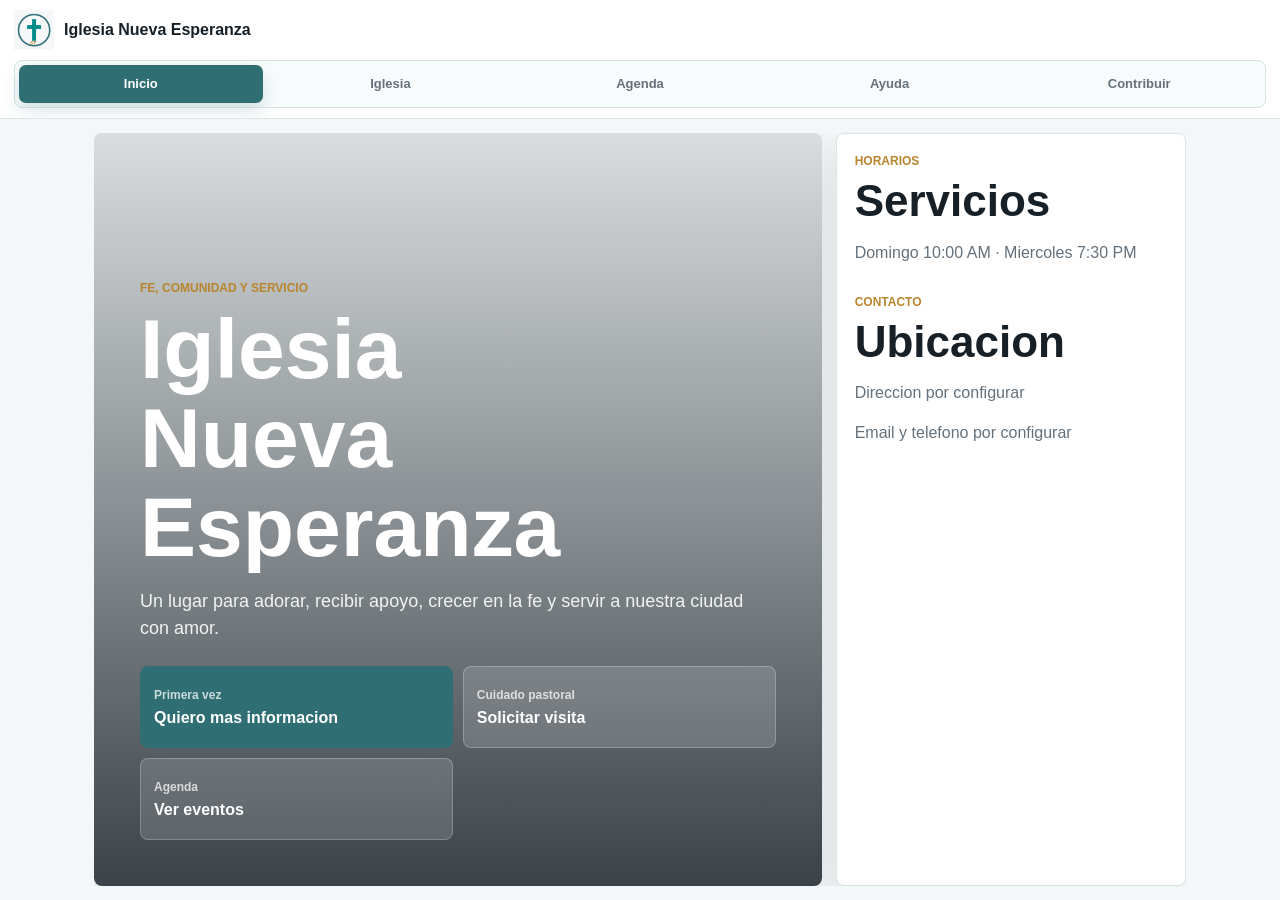
==== index.html @ fbd704cd "Initial ChurchFlow mobile app frontend" ====
<!doctype html>
<html lang="es">
<head>
  <meta charset="utf-8">
  <meta name="viewport" content="width=device-width, initial-scale=1, viewport-fit=cover">
  <title>Iglesia Nueva Esperanza</title>
  <meta name="description" content="Aplicacion publica de una iglesia local con solicitudes, eventos, ministerios, contacto y contribuciones manuales.">
  <link rel="stylesheet" href="assets/css/styles.css">
</head>
<body class="church-app">
  <header class="app-header">
    <div class="brand-row">
      <a class="app-brand" href="#" data-view-link="home" aria-label="Ir al inicio">
        <img id="churchLogo" src="assets/img/placeholder-logo.png" alt="Logo de la iglesia">
        <span id="churchName">Iglesia Nueva Esperanza</span>
      </a>
      <button type="button" class="live-button live-only" data-open-live hidden>Ahora En Vivo</button>
    </div>
    <nav class="app-tabs" aria-label="Navegacion principal">
      <button type="button" class="active" data-view-link="home">Inicio</button>
      <button type="button" data-view-link="church">Iglesia</button>
      <button type="button" data-view-link="agenda">Agenda</button>
      <button type="button" data-view-link="requests">Ayuda</button>
      <button type="button" data-view-link="giving">Contribuir</button>
    </nav>
  </header>

  <main class="app-stage">
    <section class="app-screen active" data-screen="home" aria-label="Inicio">
      <div class="screen-scroll home-layout">
        <article class="hero-panel">
          <p class="eyebrow">Fe, comunidad y servicio</p>
          <h1 id="heroTitle">Bienvenido a Iglesia Nueva Esperanza</h1>
          <p id="heroMessage">Un lugar para adorar, recibir apoyo, crecer en la fe y servir a nuestra ciudad con amor.</p>
          <div class="home-actions">
            <button type="button" class="action-card primary" data-open-request="newVisitor">
              <span>Primera vez</span>
              <strong>Quiero mas informacion</strong>
            </button>
            <button type="button" class="action-card" data-open-request="pastoralVisit">
              <span>Cuidado pastoral</span>
              <strong>Solicitar visita</strong>
            </button>
            <button type="button" class="action-card" data-view-link="agenda">
              <span>Agenda</span>
              <strong>Ver eventos</strong>
            </button>
            <button type="button" class="action-card live-only" data-open-live hidden>
              <span>Transmision</span>
              <strong>Ahora En Vivo</strong>
            </button>
          </div>
        </article>

        <section class="summary-panel">
          <div>
            <p class="eyebrow">Horarios</p>
            <h2>Servicios</h2>
            <p id="serviceTimes">Domingo 10:00 AM · Miercoles 7:30 PM</p>
          </div>
          <div>
            <p class="eyebrow">Contacto</p>
            <h2>Ubicacion</h2>
            <p id="footerAddress">Direccion por configurar</p>
            <p id="footerContact">Email y telefono por configurar</p>
          </div>
        </section>
      </div>
    </section>

    <section class="app-screen" data-screen="church" aria-label="Iglesia">
      <div class="screen-scroll two-column">
        <section class="panel">
          <p class="eyebrow">Nuestra casa</p>
          <h2>Sobre la iglesia</h2>
          <div class="info-list">
            <article>
              <h3>Mision</h3>
              <p id="missionText">Guiar a las personas a conocer a Cristo, fortalecer familias y servir con compasion.</p>
            </article>
            <article>
              <h3>Vision</h3>
              <p id="visionText">Ser una iglesia saludable, cercana y comprometida con transformar vidas por medio del evangelio.</p>
            </article>
            <article>
              <h3>Historia</h3>
              <p id="historyText">Nacimos como una comunidad de fe local con el deseo de abrir puertas, escuchar necesidades y caminar junto a cada persona.</p>
            </article>
            <article>
              <h3>Pastor principal</h3>
              <p id="pastorText">Informacion pastoral disponible proximamente.</p>
            </article>
          </div>
        </section>

        <section class="panel">
          <p class="eyebrow">Servimos juntos</p>
          <h2>Ministerios</h2>
          <div id="ministriesGrid" class="ministry-list" aria-live="polite"></div>
        </section>
      </div>
    </section>

    <section class="app-screen" data-screen="agenda" aria-label="Agenda">
      <div class="screen-scroll two-column">
        <section class="panel live-panel live-only" hidden>
          <p class="eyebrow">Transmision</p>
          <h2>Ahora En Vivo</h2>
          <p>La transmision esta disponible en el enlace oficial de la iglesia.</p>
          <button type="button" class="button primary" data-open-live>Abrir transmision</button>
        </section>
        <section class="panel wide-panel">
          <p class="eyebrow">Agenda</p>
          <h2>Eventos</h2>
          <div id="eventsGrid" class="event-feed" aria-live="polite"></div>
        </section>
      </div>
    </section>

    <section class="app-screen" data-screen="requests" aria-label="Solicitudes">
      <div class="request-app">
        <aside class="request-sidebar">
          <p class="eyebrow">Estamos para ayudar</p>
          <h2>Solicitudes</h2>
          <p>Elige el motivo y completa solo la informacion necesaria. El equipo correspondiente revisara tu solicitud y dara seguimiento.</p>
          <div class="request-options" role="tablist" aria-label="Tipos de solicitud">
            <button type="button" class="active" data-request-tab="newVisitor">Soy nuevo</button>
            <button type="button" data-request-tab="pastoralVisit">Visita</button>
            <button type="button" data-request-tab="counseling">Consejeria</button>
            <button type="button" data-request-tab="assistance">Asistencia</button>
            <button type="button" data-request-tab="prayer">Oracion</button>
            <button type="button" data-request-tab="contact">Contacto</button>
            <button type="button" data-request-tab="contribution">Contribucion</button>
          </div>
        </aside>

        <div class="request-content">
          <form class="request-card active" data-request-form="newVisitor" data-api-form data-action="submitNewVisitorRequest">
            <div class="form-head">
              <span>1 de 7</span>
              <h3>Soy nuevo / quiero mas informacion</h3>
              <p>Comparte como podemos ayudarte a conectar con la iglesia.</p>
            </div>
            <div class="form-grid">
              <label>Nombre<input name="name" required autocomplete="name"></label>
              <label>Email<input name="email" type="email" autocomplete="email"></label>
              <label>Telefono<input name="phone" autocomplete="tel"></label>
              <label>Me interesa
                <select name="interest">
                  <option>Recibir una llamada</option>
                  <option>Conocer horarios</option>
                  <option>Hablar con un pastor</option>
                  <option>Servir como voluntario</option>
                </select>
              </label>
              <label class="full">Mensaje<textarea name="message" rows="4"></textarea></label>
            </div>
            <label class="consent-box">
              <input name="communicationConsent" type="checkbox" value="accepted" required>
              <span>Autorizo a la iglesia a comunicarse conmigo para compartir informacion, responder mis preguntas y coordinar seguimiento por llamada, texto o email.</span>
            </label>
            <input type="hidden" name="communicationConsentText" value="Consentimiento para comunicaciones informativas por llamada, texto o email.">
            <button type="submit" class="button primary">Enviar informacion</button>
            <p class="form-status" role="status"></p>
          </form>

          <form class="request-card" data-request-form="pastoralVisit" data-api-form data-action="submitPastoralVisitRequest">
            <div class="form-head">
              <span>2 de 7</span>
              <h3>Solicitud de visita</h3>
              <p>Comparte direccion, disponibilidad y motivo para coordinar una visita.</p>
            </div>
            <div class="form-grid">
              <label>Nombre<input name="name" required autocomplete="name"></label>
              <label>Email<input name="email" type="email" autocomplete="email"></label>
              <label>Telefono<input name="phone" required autocomplete="tel"></label>
              <label>Direccion<input name="address" required autocomplete="street-address"></label>
              <label>Disponibilidad<input name="availability"></label>
              <label class="full">Motivo<textarea name="message" rows="4" required></textarea></label>
            </div>
            <label class="consent-box">
              <input name="communicationConsent" type="checkbox" value="accepted" required>
              <span>Autorizo a la iglesia a comunicarse conmigo para coordinar esta visita por llamada, texto o email. Entiendo que la visita sera confirmada antes de cualquier desplazamiento.</span>
            </label>
            <input type="hidden" name="communicationConsentText" value="Consentimiento para comunicaciones sobre visita pastoral por llamada, texto o email.">
            <button type="submit" class="button primary">Solicitar visita</button>
            <p class="form-status" role="status"></p>
          </form>

          <form class="request-card" data-request-form="counseling" data-api-form data-action="submitCounselingRequest">
            <div class="form-head">
              <span>3 de 7</span>
              <h3>Solicitud de consejeria</h3>
              <p>El equipo revisara disponibilidad y te contactara para coordinar una cita.</p>
            </div>
            <div class="form-grid">
              <label>Nombre<input name="name" required autocomplete="name"></label>
              <label>Email<input name="email" type="email" autocomplete="email"></label>
              <label>Telefono<input name="phone" autocomplete="tel"></label>
              <label>Disponibilidad<input name="availability" placeholder="Dias y horas preferidas"></label>
              <label class="full">Motivo<textarea name="message" rows="4" required></textarea></label>
            </div>
            <label class="consent-box">
              <input name="communicationConsent" type="checkbox" value="accepted" required>
              <span>Autorizo a la iglesia a comunicarse conmigo para coordinar consejeria pastoral por llamada, texto o email. Entiendo que este formulario no sustituye servicios profesionales, medicos, legales o de emergencia.</span>
            </label>
            <input type="hidden" name="communicationConsentText" value="Consentimiento para comunicaciones sobre consejeria pastoral por llamada, texto o email.">
            <button type="submit" class="button primary">Solicitar consejeria</button>
            <p class="form-status" role="status"></p>
          </form>

          <form class="request-card" data-request-form="assistance" data-api-form data-action="submitAssistanceRequest">
            <div class="form-head">
              <span>4 de 7</span>
              <h3>Solicitud de asistencia</h3>
              <p>Indica la necesidad principal para que el equipo pueda revisar el caso.</p>
            </div>
            <div class="form-grid">
              <label>Nombre<input name="name" required autocomplete="name"></label>
              <label>Email<input name="email" type="email" autocomplete="email"></label>
              <label>Telefono<input name="phone" autocomplete="tel"></label>
              <label>Tipo de ayuda<input name="assistanceType" required></label>
              <label class="full">Descripcion<textarea name="message" rows="4" required></textarea></label>
            </div>
            <label class="consent-box">
              <input name="communicationConsent" type="checkbox" value="accepted" required>
              <span>Autorizo a la iglesia a contactarme para evaluar esta solicitud y coordinar seguimiento por llamada, texto o email. Entiendo que el envio no garantiza aprobacion de ayuda.</span>
            </label>
            <input type="hidden" name="communicationConsentText" value="Consentimiento para comunicaciones sobre solicitud de asistencia por llamada, texto o email.">
            <button type="submit" class="button primary">Enviar solicitud</button>
            <p class="form-status" role="status"></p>
          </form>

          <form class="request-card" data-request-form="prayer" data-api-form data-action="submitPrayerRequest">
            <div class="form-head">
              <span>5 de 7</span>
              <h3>Solicitud de oracion</h3>
              <p>Comparte tu peticion con el nivel de privacidad que prefieras.</p>
            </div>
            <div class="form-grid">
              <label>Nombre<input name="name" required autocomplete="name"></label>
              <label>Email<input name="email" type="email" autocomplete="email"></label>
              <label>Telefono<input name="phone" autocomplete="tel"></label>
              <label>Privacidad
                <select name="privacy">
                  <option value="Pastoral">Solo equipo pastoral</option>
                  <option value="Equipo de oracion">Equipo de oracion</option>
                </select>
              </label>
              <label class="full">Peticion<textarea name="message" rows="4" required></textarea></label>
            </div>
            <label class="consent-box">
              <input name="communicationConsent" type="checkbox" value="accepted" required>
              <span>Autorizo a la iglesia a comunicarse conmigo sobre esta peticion por llamada, texto o email. Entiendo que mi informacion sera tratada con discrecion pastoral y no debo usar este formulario para emergencias.</span>
            </label>
            <input type="hidden" name="communicationConsentText" value="Consentimiento para comunicaciones pastorales sobre solicitud de oracion por llamada, texto o email.">
            <button type="submit" class="button primary">Enviar peticion</button>
            <p class="form-status" role="status"></p>
          </form>

          <form class="request-card" data-request-form="contact" data-api-form data-action="submitContactRequest">
            <div class="form-head">
              <span>6 de 7</span>
              <h3>Contacto general</h3>
              <p>Envia tu mensaje y el equipo correspondiente dara seguimiento.</p>
            </div>
            <div class="form-grid">
              <label>Nombre<input name="name" required autocomplete="name"></label>
              <label>Email<input name="email" type="email" required autocomplete="email"></label>
              <label>Telefono<input name="phone" autocomplete="tel"></label>
              <label>Asunto<input name="subject" required></label>
              <label class="full">Mensaje<textarea name="message" rows="4" required></textarea></label>
            </div>
            <label class="consent-box">
              <input name="communicationConsent" type="checkbox" value="accepted" required>
              <span>Autorizo a la iglesia a comunicarse conmigo para responder este mensaje por llamada, texto o email. Entiendo que puedo solicitar no recibir comunicaciones futuras no relacionadas con esta solicitud.</span>
            </label>
            <input type="hidden" name="communicationConsentText" value="Consentimiento para comunicaciones sobre contacto general por llamada, texto o email.">
            <button type="submit" class="button primary">Enviar mensaje</button>
            <p class="form-status" role="status"></p>
          </form>

          <form class="request-card" data-request-form="contribution" data-api-form data-action="reportContribution">
            <div class="form-head">
              <span>7 de 7</span>
              <h3>Reportar contribucion enviada</h3>
              <p>Este reporte no procesa cobros. Ayuda a confirmar un aporte enviado por metodos manuales.</p>
            </div>
            <div class="form-grid">
              <label>Nombre completo<input name="name" required autocomplete="name"></label>
              <label>Email<input name="email" type="email" autocomplete="email"></label>
              <label>Telefono<input name="phone" autocomplete="tel"></label>
              <label>Tipo
                <select name="type" required>
                  <option value="diezmo">Diezmo</option>
                  <option value="ofrenda">Ofrenda</option>
                  <option value="donacion">Donacion</option>
                </select>
              </label>
              <label>Monto<input name="amount" type="number" min="0.01" step="0.01" required></label>
              <label>Metodo
                <select name="method" required>
                  <option>Cash App</option>
                  <option>Zelle</option>
                  <option>Cash</option>
                  <option>Check</option>
                  <option>Otro</option>
                </select>
              </label>
              <label>Referencia<input name="reference" placeholder="Codigo, nota o numero de check"></label>
              <label>Fecha<input name="date" type="date" required></label>
              <label class="full">Notas<textarea name="notes" rows="3"></textarea></label>
            </div>
            <label class="consent-box">
              <input name="communicationConsent" type="checkbox" value="accepted" required>
              <span>Autorizo a la iglesia a comunicarse conmigo sobre este reporte por llamada, texto o email. Entiendo que tesoreria revisara la informacion con discrecion.</span>
            </label>
            <input type="hidden" name="communicationConsentText" value="Consentimiento para comunicaciones sobre reporte de contribucion por llamada, texto o email.">
            <button type="submit" class="button primary">Enviar reporte</button>
            <p class="form-status" role="status"></p>
          </form>
        </div>
      </div>
    </section>

    <section class="app-screen" data-screen="giving" aria-label="Contribuir">
      <div class="screen-scroll giving-layout">
        <section class="panel">
          <p class="eyebrow">Generosidad</p>
          <h2>Diezmos y donaciones</h2>
          <p>Las contribuciones se reciben por metodos manuales. Revisa las instrucciones y luego reporta el aporte enviado si necesitas confirmacion.</p>
          <div class="giving-list">
            <article>
              <h3>Cash App</h3>
              <p id="cashAppInstructions">Consulta las instrucciones vigentes con el equipo de tesoreria.</p>
            </article>
            <article>
              <h3>Zelle</h3>
              <p id="zelleInstructions">Consulta las instrucciones vigentes con el equipo de tesoreria.</p>
            </article>
            <article>
              <h3>Cash</h3>
              <p id="cashInstructions">Entrega directa al equipo autorizado y solicita confirmacion.</p>
            </article>
            <article>
              <h3>Check u otro metodo</h3>
              <p id="checkInstructions">Consulta con tesoreria antes de enviar un check u otro metodo.</p>
            </article>
          </div>
          <button type="button" class="button primary" data-open-request="contribution">Reportar contribucion enviada</button>
        </section>
      </div>
    </section>
  </main>

  <script src="assets/js/api.js"></script>
  <script src="assets/js/forms.js"></script>
  <script src="assets/js/app.js"></script>
</body>
</html>
---- assets/css/styles.css ----
:root {
  --ink: #172027;
  --muted: #64717b;
  --line: #dae4e7;
  --paper: #ffffff;
  --canvas: #f4f7f7;
  --soft: #e9f2f1;
  --accent: #2f6f73;
  --accent-strong: #24565a;
  --gold: #b9852d;
  --danger: #a33535;
  --shadow: 0 18px 50px rgba(23, 32, 39, .12);
}

* { box-sizing: border-box; }
html,
body {
  width: 100%;
  height: 100%;
  overflow: hidden;
}

body {
  margin: 0;
  width: 100%;
  max-width: 100%;
  font-family: Arial, Helvetica, sans-serif;
  color: var(--ink);
  background: var(--canvas);
  line-height: 1.5;
}

button,
input,
select,
textarea {
  font: inherit;
}

button {
  cursor: pointer;
}

a {
  color: inherit;
}

img {
  max-width: 100%;
  display: block;
}

[hidden] {
  display: none !important;
}

.church-app {
  display: grid;
  grid-template-rows: auto minmax(0, 1fr);
}

.app-header {
  position: relative;
  z-index: 20;
  display: grid;
  gap: 10px;
  min-width: 0;
  overflow: hidden;
  padding: 10px max(14px, env(safe-area-inset-left)) 10px max(14px, env(safe-area-inset-right));
  background: rgba(255, 255, 255, .97);
  border-bottom: 1px solid var(--line);
  backdrop-filter: blur(16px);
}

.brand-row {
  display: flex;
  align-items: center;
  justify-content: space-between;
  gap: 12px;
}

.app-brand {
  min-width: 0;
  display: inline-flex;
  align-items: center;
  gap: 10px;
  color: var(--ink);
  text-decoration: none;
  font-weight: 900;
}

.app-brand img {
  width: 40px;
  height: 40px;
  object-fit: contain;
}

.app-brand span {
  overflow: hidden;
  text-overflow: ellipsis;
  white-space: nowrap;
}

.live-button {
  min-height: 40px;
  border: 0;
  border-radius: 999px;
  padding: 9px 14px;
  background: #b3261e;
  color: #fff;
  font-weight: 900;
  box-shadow: 0 10px 24px rgba(179, 38, 30, .22);
}

.app-tabs {
  width: 100%;
  min-width: 0;
  display: grid;
  grid-template-columns: repeat(5, minmax(0, 1fr));
  gap: 6px;
  padding: 4px;
  border: 1px solid var(--line);
  border-radius: 8px;
  background: #f8fbfb;
}

.app-tabs button {
  min-width: 0;
  min-height: 38px;
  border: 0;
  border-radius: 7px;
  padding: 7px 8px;
  background: transparent;
  color: var(--muted);
  font-size: 13px;
  font-weight: 900;
}

.app-tabs button.active {
  background: var(--accent);
  color: #fff;
  box-shadow: 0 8px 18px rgba(47, 111, 115, .18);
}

.app-stage {
  min-height: 0;
  position: relative;
  width: 100%;
  max-width: 1120px;
  margin: 0 auto;
  padding: 14px;
  overflow: hidden;
}

.app-screen {
  display: none;
  height: 100%;
  min-height: 0;
}

.app-screen.active {
  display: block;
}

.screen-scroll,
.request-app {
  height: 100%;
  min-height: 0;
  overflow: auto;
  scrollbar-width: thin;
}

.home-layout {
  display: grid;
  grid-template-columns: minmax(0, 1.35fr) minmax(280px, .65fr);
  gap: 14px;
}

.hero-panel {
  min-height: 100%;
  display: flex;
  flex-direction: column;
  justify-content: flex-end;
  overflow: hidden;
  border-radius: 8px;
  padding: clamp(24px, 5vw, 46px);
  color: #fff;
  background:
    linear-gradient(180deg, rgba(23, 32, 39, .12), rgba(23, 32, 39, .84)),
    url("https://images.unsplash.com/photo-1507692049790-de58290a4334?auto=format&fit=crop&w=1500&q=80") center/cover;
  box-shadow: var(--shadow);
}

.eyebrow {
  margin: 0 0 8px;
  color: var(--gold);
  font-size: 12px;
  font-weight: 900;
  text-transform: uppercase;
  letter-spacing: 0;
}

h1,
h2,
h3,
p {
  overflow-wrap: anywhere;
}

h1,
h2,
h3 {
  margin: 0;
  letter-spacing: 0;
  line-height: 1.06;
}

.hero-panel h1 {
  max-width: 11ch;
  font-size: clamp(44px, 8vw, 84px);
}

.hero-panel p:not(.eyebrow) {
  max-width: 620px;
  margin: 16px 0 0;
  color: rgba(255, 255, 255, .9);
  font-size: 18px;
}

.home-actions {
  display: grid;
  grid-template-columns: repeat(2, minmax(0, 1fr));
  gap: 10px;
  margin-top: 24px;
}

.action-card {
  min-height: 82px;
  display: grid;
  align-content: center;
  gap: 4px;
  border: 1px solid rgba(255, 255, 255, .24);
  border-radius: 8px;
  padding: 13px;
  background: rgba(255, 255, 255, .14);
  color: #fff;
  text-align: left;
  text-decoration: none;
  backdrop-filter: blur(10px);
}

.action-card.primary {
  background: var(--accent);
  border-color: var(--accent);
}

.action-card span {
  color: rgba(255, 255, 255, .75);
  font-size: 12px;
  font-weight: 900;
}

.action-card strong {
  line-height: 1.2;
}

.summary-panel,
.panel,
.request-sidebar,
.request-card {
  border: 1px solid var(--line);
  border-radius: 8px;
  background: var(--paper);
  box-shadow: 0 10px 28px rgba(23, 32, 39, .06);
}

.summary-panel {
  display: grid;
  align-content: start;
  gap: 12px;
  padding: 18px;
}

.summary-panel h2,
.panel h2,
.request-sidebar h2 {
  font-size: clamp(28px, 5vw, 44px);
}

.summary-panel p:not(.eyebrow),
.panel p:not(.eyebrow),
.request-sidebar p {
  color: var(--muted);
}

.two-column,
.giving-layout {
  display: grid;
  grid-template-columns: repeat(2, minmax(0, 1fr));
  gap: 14px;
}

.wide-panel {
  grid-column: span 2;
}

.panel {
  padding: 20px;
}

.info-list,
.ministry-list,
.event-feed,
.giving-list {
  display: grid;
  gap: 12px;
  margin-top: 16px;
}

.info-list article,
.card,
.event-card,
.giving-list article,
.empty-state {
  border: 1px solid var(--line);
  border-radius: 8px;
  padding: 15px;
  background: #fbfdfd;
}

.info-list h3,
.card h3,
.event-card h3,
.giving-list h3 {
  margin-bottom: 6px;
}

.info-list p,
.card p,
.event-card p,
.giving-list p {
  margin: 0;
  color: var(--muted);
}

.card img,
.event-card img {
  width: 100%;
  aspect-ratio: 16 / 9;
  object-fit: cover;
  border-radius: 6px;
  margin-bottom: 12px;
  background: var(--soft);
}

.event-meta {
  display: flex;
  flex-wrap: wrap;
  gap: 8px;
  margin: 8px 0;
  color: var(--accent-strong);
  font-size: 13px;
  font-weight: 900;
}

.button {
  min-height: 46px;
  display: inline-flex;
  align-items: center;
  justify-content: center;
  border: 1px solid var(--line);
  border-radius: 8px;
  padding: 11px 16px;
  background: var(--paper);
  color: var(--ink);
  font-weight: 900;
  text-decoration: none;
}

.button.primary {
  background: var(--accent);
  border-color: var(--accent);
  color: #fff;
}

.request-app {
  min-width: 0;
  width: 100%;
  max-width: 100%;
  overflow: hidden;
  display: grid;
  grid-template-columns: 320px minmax(0, 1fr);
  gap: 14px;
}

.request-sidebar,
.request-card {
  min-width: 0;
  width: 100%;
  max-width: 100%;
  padding: 18px;
}

.request-sidebar {
  align-self: start;
  overflow: hidden;
}

.request-options {
  width: 100%;
  min-width: 0;
  max-width: 100%;
  display: grid;
  gap: 8px;
  margin-top: 16px;
  scrollbar-width: none;
}

.request-options::-webkit-scrollbar {
  display: none;
}

.request-options button {
  min-height: 44px;
  border: 1px solid var(--line);
  border-radius: 8px;
  padding: 10px 12px;
  background: #fff;
  color: var(--muted);
  text-align: left;
  font-weight: 900;
}

.request-options button.active {
  color: #fff;
  border-color: var(--accent);
  background: var(--accent);
}

.request-content {
  min-height: 0;
  min-width: 0;
  width: 100%;
  max-width: 100%;
  overflow: auto;
}

.request-card {
  display: none;
}

.request-card.active {
  display: block;
}

.form-head {
  display: grid;
  gap: 5px;
  margin-bottom: 16px;
}

.form-head span {
  width: fit-content;
  border-radius: 999px;
  padding: 4px 10px;
  background: var(--soft);
  color: var(--accent-strong);
  font-size: 12px;
  font-weight: 900;
}

.form-head h3 {
  font-size: clamp(24px, 5vw, 36px);
}

.form-head p {
  margin: 0;
  color: var(--muted);
}

.form-grid {
  display: grid;
  grid-template-columns: repeat(2, minmax(0, 1fr));
  gap: 12px;
  margin-bottom: 14px;
}

label {
  display: grid;
  gap: 6px;
  color: var(--muted);
  font-size: 14px;
  font-weight: 900;
}

input,
select,
textarea {
  width: 100%;
  min-height: 46px;
  border: 1px solid var(--line);
  border-radius: 8px;
  padding: 11px 12px;
  background: #fff;
  color: var(--ink);
}

textarea {
  resize: vertical;
}

.full {
  grid-column: 1 / -1;
}

.consent-box {
  display: grid;
  grid-template-columns: 22px minmax(0, 1fr);
  align-items: start;
  gap: 10px;
  margin: 10px 0 14px;
  padding: 12px;
  border: 1px solid #cfdcdf;
  border-radius: 8px;
  background: #f8fbfb;
  color: var(--ink);
  font-size: 13px;
  line-height: 1.4;
}

.consent-box input {
  width: 18px;
  height: 18px;
  min-height: 18px;
  margin-top: 2px;
}

.form-status {
  min-height: 22px;
  margin: 9px 0 0;
  color: var(--muted);
  font-weight: 900;
}

.form-status.success {
  color: #1d6b43;
}

.form-status.error {
  color: var(--danger);
}

@media (max-width: 820px) {
  .app-stage {
    padding: 10px;
  }

  .home-layout,
  .two-column,
  .giving-layout,
  .request-app {
    grid-template-columns: 1fr;
  }

  .hero-panel {
    min-height: 100%;
  }

  .summary-panel {
    display: none;
  }

  .wide-panel {
    grid-column: auto;
  }

  .request-app {
    grid-template-rows: auto minmax(0, 1fr);
  }

  .request-sidebar {
    padding: 14px;
  }

  .request-sidebar p {
    display: none;
  }

  .request-options {
    grid-auto-flow: column;
    grid-auto-columns: max-content;
    overflow-x: auto;
    padding-bottom: 4px;
  }

  .request-options button {
    white-space: nowrap;
  }

  .form-grid {
    grid-template-columns: 1fr;
  }
}

@media (max-width: 560px) {
  .app-header {
    gap: 8px;
  }

  .app-tabs {
    grid-template-columns: repeat(5, minmax(0, 1fr));
  }

  .app-tabs button {
    min-width: 0;
    padding: 6px 4px;
    font-size: 11px;
  }

  .hero-panel h1 {
    max-width: 10ch;
    font-size: 44px;
  }

  .home-actions {
    grid-template-columns: 1fr;
  }

  .action-card {
    min-height: 70px;
  }
}
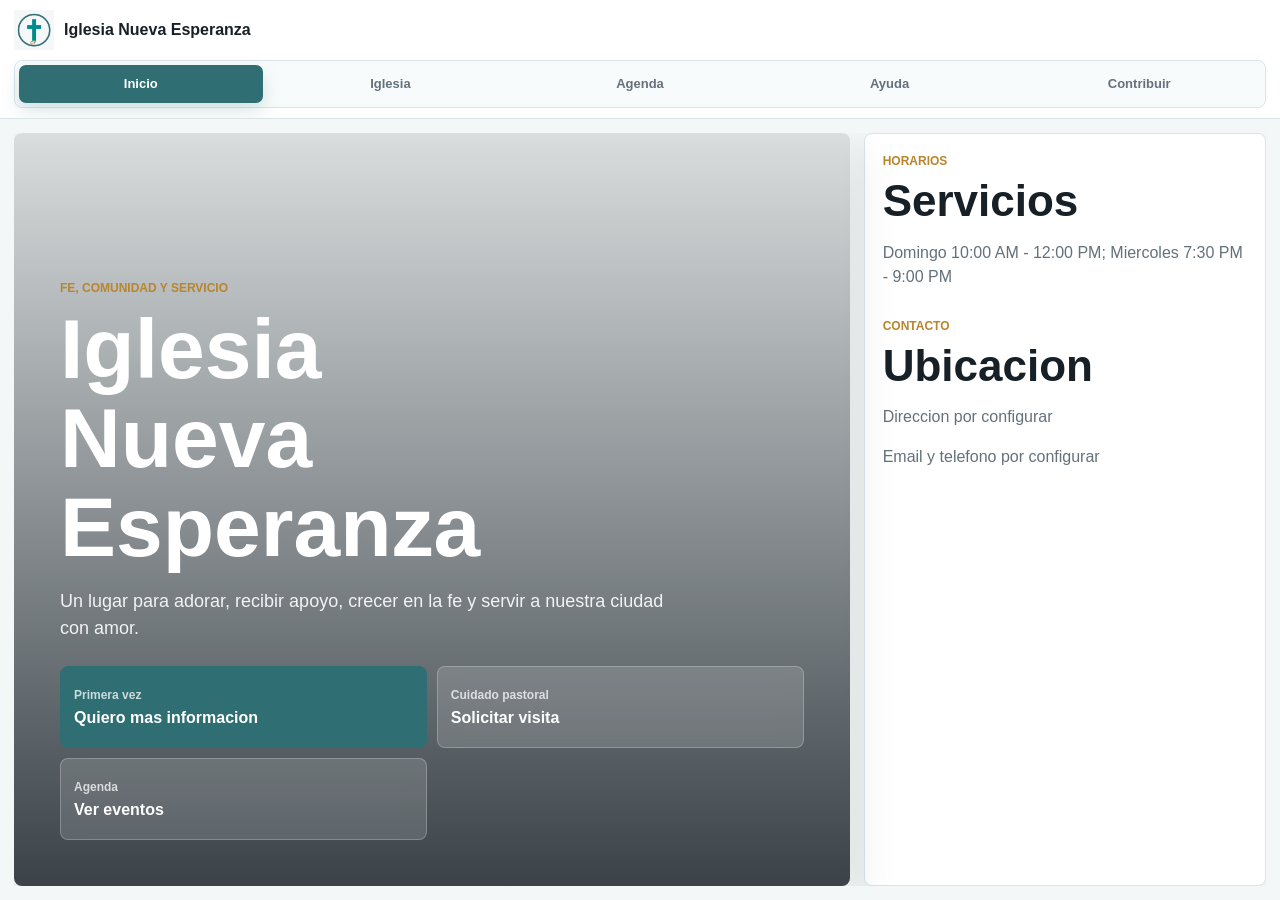
==== commit 132b4876: "Refine church app admin media workflows" ====
--- a/index.html
+++ b/index.html
@@ -326,17 +326,18 @@
     <section class="app-screen" data-screen="giving" aria-label="Contribuir">
       <div class="screen-scroll giving-layout">
         <section class="panel">
-          <p class="eyebrow">Generosidad</p>
           <h2>Diezmos y donaciones</h2>
           <p>Las contribuciones se reciben por metodos manuales. Revisa las instrucciones y luego reporta el aporte enviado si necesitas confirmacion.</p>
           <div class="giving-list">
             <article>
               <h3>Cash App</h3>
               <p id="cashAppInstructions">Consulta las instrucciones vigentes con el equipo de tesoreria.</p>
+              <img id="cashAppQrImage" class="qr-image" alt="Foto del QR de Cash App" hidden>
             </article>
             <article>
               <h3>Zelle</h3>
               <p id="zelleInstructions">Consulta las instrucciones vigentes con el equipo de tesoreria.</p>
+              <img id="zelleQrImage" class="qr-image" alt="Foto del QR de Zelle" hidden>
             </article>
             <article>
               <h3>Cash</h3>
--- a/assets/css/styles.css
+++ b/assets/css/styles.css
@@ -146,7 +146,7 @@
   min-height: 0;
   position: relative;
   width: 100%;
-  max-width: 1120px;
+  max-width: 1440px;
   margin: 0 auto;
   padding: 14px;
   overflow: hidden;
@@ -160,6 +160,12 @@
 
 .app-screen.active {
   display: block;
+  animation: screenIn .28s ease both;
+}
+
+@keyframes screenIn {
+  from { opacity: 0; transform: translateY(10px); }
+  to { opacity: 1; transform: translateY(0); }
 }
 
 .screen-scroll,
@@ -189,6 +195,12 @@
     linear-gradient(180deg, rgba(23, 32, 39, .12), rgba(23, 32, 39, .84)),
     url("https://images.unsplash.com/photo-1507692049790-de58290a4334?auto=format&fit=crop&w=1500&q=80") center/cover;
   box-shadow: var(--shadow);
+  animation: heroReveal .7s ease both;
+}
+
+@keyframes heroReveal {
+  from { opacity: 0; transform: scale(.985); }
+  to { opacity: 1; transform: scale(1); }
 }
 
 .eyebrow {
@@ -247,6 +259,7 @@
   text-align: left;
   text-decoration: none;
   backdrop-filter: blur(10px);
+  transition: transform .18s ease, background .18s ease, box-shadow .18s ease;
 }
 
 .action-card.primary {
@@ -262,6 +275,11 @@
 
 .action-card strong {
   line-height: 1.2;
+}
+
+.action-card:hover {
+  transform: translateY(-2px);
+  box-shadow: 0 16px 30px rgba(23, 32, 39, .18);
 }
 
 .summary-panel,
@@ -326,6 +344,21 @@
   border-radius: 8px;
   padding: 15px;
   background: #fbfdfd;
+  animation: cardIn .34s ease both;
+  transition: transform .18s ease, box-shadow .18s ease, border-color .18s ease;
+}
+
+@keyframes cardIn {
+  from { opacity: 0; transform: translateY(8px); }
+  to { opacity: 1; transform: translateY(0); }
+}
+
+.card:hover,
+.event-card:hover,
+.giving-list article:hover {
+  transform: translateY(-3px);
+  border-color: #bfd1d4;
+  box-shadow: 0 16px 36px rgba(23, 32, 39, .10);
 }
 
 .info-list h3,
@@ -363,6 +396,21 @@
   font-weight: 900;
 }
 
+.giving-list article {
+  display: grid;
+  gap: 10px;
+}
+
+.qr-image {
+  width: min(220px, 100%);
+  aspect-ratio: 1;
+  object-fit: contain;
+  border: 1px solid var(--line);
+  border-radius: 8px;
+  padding: 10px;
+  background: #fff;
+}
+
 .button {
   min-height: 46px;
   display: inline-flex;
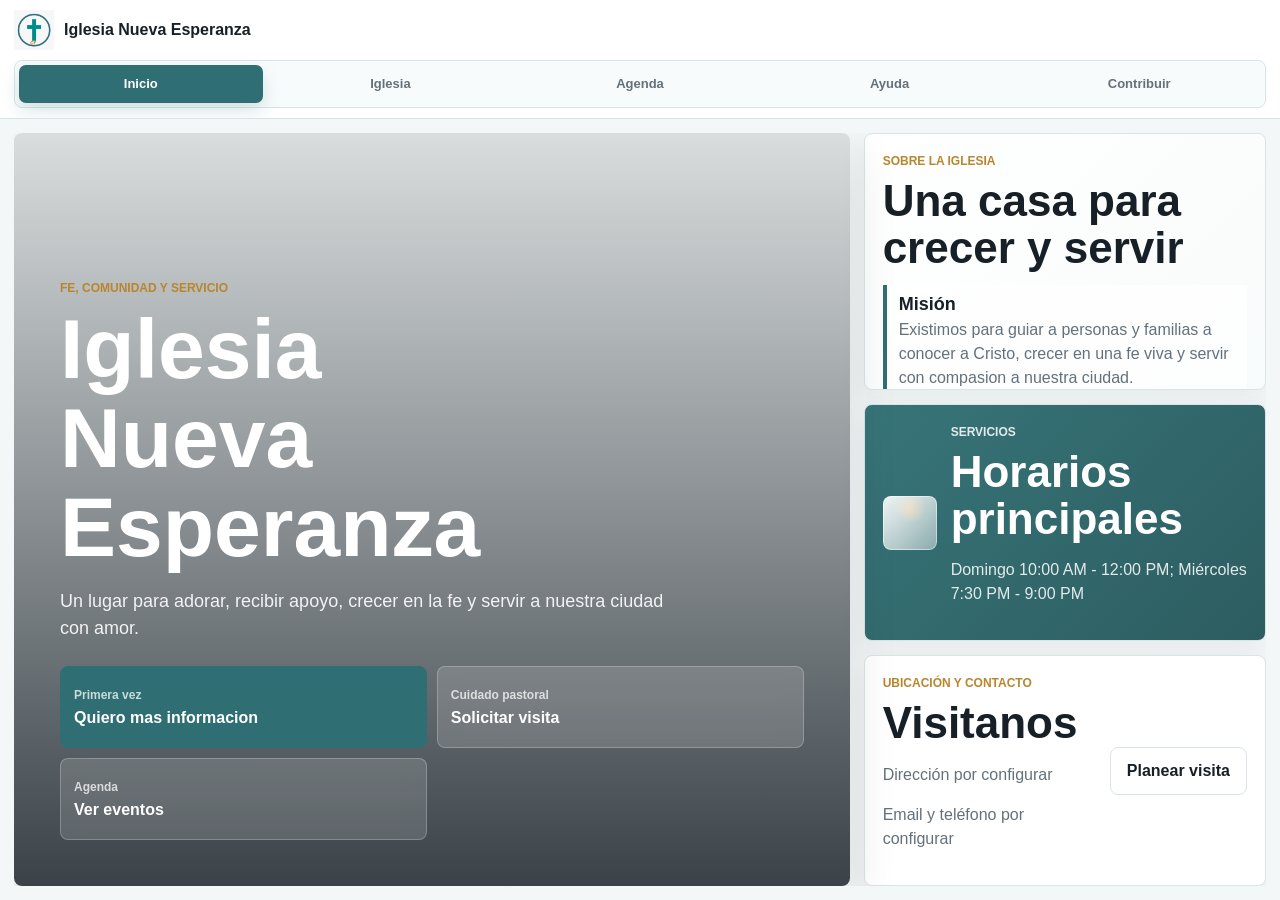
==== commit c0d668fc: "Improve church home ministries and admin members" ====
--- a/index.html
+++ b/index.html
@@ -4,7 +4,7 @@
   <meta charset="utf-8">
   <meta name="viewport" content="width=device-width, initial-scale=1, viewport-fit=cover">
   <title>Iglesia Nueva Esperanza</title>
-  <meta name="description" content="Aplicacion publica de una iglesia local con solicitudes, eventos, ministerios, contacto y contribuciones manuales.">
+  <meta name="description" content="Aplicación pública de una iglesia local con solicitudes, eventos, ministerios, contacto y contribuciones manuales.">
   <link rel="stylesheet" href="assets/css/styles.css">
 </head>
 <body class="church-app">
@@ -46,68 +46,83 @@
               <strong>Ver eventos</strong>
             </button>
             <button type="button" class="action-card live-only" data-open-live hidden>
-              <span>Transmision</span>
+              <span>Transmisión</span>
               <strong>Ahora En Vivo</strong>
             </button>
           </div>
         </article>
 
-        <section class="summary-panel">
+        <section class="home-side">
+          <article class="home-story">
+            <p class="eyebrow">Sobre la iglesia</p>
+            <h2>Una casa para crecer y servir</h2>
+            <div class="story-grid">
+              <div>
+                <h3>Misión</h3>
+                <p id="missionText">Guiar a las personas a conocer a Cristo, fortalecer familias y servir con compasion.</p>
+              </div>
+              <div>
+                <h3>Visión</h3>
+                <p id="visionText">Ser una iglesia saludable, cercana y comprometida con transformar vidas por medio del evangelio.</p>
+              </div>
+              <div>
+                <h3>Historia</h3>
+                <p id="historyText">Nacimos como una comunidad de fe local con el deseo de abrir puertas, escuchar necesidades y caminar junto a cada persona.</p>
+              </div>
+              <div>
+                <h3>Pastores</h3>
+                <p id="pastorText">Información pastoral disponible próximamente.</p>
+              </div>
+            </div>
+          </article>
+
+          <article class="service-card">
+            <span class="service-icon" aria-hidden="true"></span>
+            <div>
+              <p class="eyebrow">Servicios</p>
+              <h2>Horarios principales</h2>
+              <p id="serviceTimes">Domingo 10:00 AM - 12:00 PM; Miércoles 7:30 PM - 9:00 PM</p>
+            </div>
+          </article>
+
+          <article class="location-card">
+            <div>
+              <p class="eyebrow">Ubicación y contacto</p>
+              <h2>Visitanos</h2>
+              <p id="footerAddress">Dirección por configurar</p>
+              <p id="footerContact">Email y teléfono por configurar</p>
+            </div>
+            <button type="button" class="button" data-open-request="newVisitor">Planear visita</button>
+          </article>
+        </section>
+      </div>
+    </section>
+
+    <section class="app-screen" data-screen="church" aria-label="Iglesia">
+      <div class="screen-scroll ministries-screen">
+        <section class="ministries-hero">
           <div>
-            <p class="eyebrow">Horarios</p>
-            <h2>Servicios</h2>
-            <p id="serviceTimes">Domingo 10:00 AM · Miercoles 7:30 PM</p>
-          </div>
-          <div>
-            <p class="eyebrow">Contacto</p>
-            <h2>Ubicacion</h2>
-            <p id="footerAddress">Direccion por configurar</p>
-            <p id="footerContact">Email y telefono por configurar</p>
-          </div>
-        </section>
-      </div>
-    </section>
-
-    <section class="app-screen" data-screen="church" aria-label="Iglesia">
-      <div class="screen-scroll two-column">
-        <section class="panel">
-          <p class="eyebrow">Nuestra casa</p>
-          <h2>Sobre la iglesia</h2>
-          <div class="info-list">
-            <article>
-              <h3>Mision</h3>
-              <p id="missionText">Guiar a las personas a conocer a Cristo, fortalecer familias y servir con compasion.</p>
-            </article>
-            <article>
-              <h3>Vision</h3>
-              <p id="visionText">Ser una iglesia saludable, cercana y comprometida con transformar vidas por medio del evangelio.</p>
-            </article>
-            <article>
-              <h3>Historia</h3>
-              <p id="historyText">Nacimos como una comunidad de fe local con el deseo de abrir puertas, escuchar necesidades y caminar junto a cada persona.</p>
-            </article>
-            <article>
-              <h3>Pastor principal</h3>
-              <p id="pastorText">Informacion pastoral disponible proximamente.</p>
-            </article>
-          </div>
-        </section>
-
-        <section class="panel">
-          <p class="eyebrow">Servimos juntos</p>
-          <h2>Ministerios</h2>
-          <div id="ministriesGrid" class="ministry-list" aria-live="polite"></div>
-        </section>
+            <p class="eyebrow">Servimos juntos</p>
+            <h2>Ministerios</h2>
+            <p>Explora las areas de servicio y crecimiento disponibles en la iglesia.</p>
+          </div>
+          <div class="slider-actions" aria-label="Controles de ministerios">
+            <button type="button" class="icon-arrow" data-ministry-prev aria-label="Ministerio anterior">&lsaquo;</button>
+            <button type="button" class="icon-arrow" data-ministry-next aria-label="Ministerio siguiente">&rsaquo;</button>
+          </div>
+        </section>
+        <div id="ministriesGrid" class="ministry-slider" aria-live="polite"></div>
+        <div id="ministryDots" class="slider-dots" aria-label="Paginacion de ministerios"></div>
       </div>
     </section>
 
     <section class="app-screen" data-screen="agenda" aria-label="Agenda">
       <div class="screen-scroll two-column">
         <section class="panel live-panel live-only" hidden>
-          <p class="eyebrow">Transmision</p>
+          <p class="eyebrow">Transmisión</p>
           <h2>Ahora En Vivo</h2>
-          <p>La transmision esta disponible en el enlace oficial de la iglesia.</p>
-          <button type="button" class="button primary" data-open-live>Abrir transmision</button>
+          <p>La transmisión está disponible en el enlace oficial de la iglesia.</p>
+          <button type="button" class="button primary" data-open-live>Abrir transmisión</button>
         </section>
         <section class="panel wide-panel">
           <p class="eyebrow">Agenda</p>
@@ -128,7 +143,7 @@
             <button type="button" data-request-tab="pastoralVisit">Visita</button>
             <button type="button" data-request-tab="counseling">Consejeria</button>
             <button type="button" data-request-tab="assistance">Asistencia</button>
-            <button type="button" data-request-tab="prayer">Oracion</button>
+            <button type="button" data-request-tab="prayer">Oración</button>
             <button type="button" data-request-tab="contact">Contacto</button>
             <button type="button" data-request-tab="contribution">Contribucion</button>
           </div>
@@ -144,7 +159,7 @@
             <div class="form-grid">
               <label>Nombre<input name="name" required autocomplete="name"></label>
               <label>Email<input name="email" type="email" autocomplete="email"></label>
-              <label>Telefono<input name="phone" autocomplete="tel"></label>
+              <label>Teléfono<input name="phone" autocomplete="tel"></label>
               <label>Me interesa
                 <select name="interest">
                   <option>Recibir una llamada</option>
@@ -173,8 +188,8 @@
             <div class="form-grid">
               <label>Nombre<input name="name" required autocomplete="name"></label>
               <label>Email<input name="email" type="email" autocomplete="email"></label>
-              <label>Telefono<input name="phone" required autocomplete="tel"></label>
-              <label>Direccion<input name="address" required autocomplete="street-address"></label>
+              <label>Teléfono<input name="phone" required autocomplete="tel"></label>
+              <label>Dirección<input name="address" required autocomplete="street-address"></label>
               <label>Disponibilidad<input name="availability"></label>
               <label class="full">Motivo<textarea name="message" rows="4" required></textarea></label>
             </div>
@@ -196,7 +211,7 @@
             <div class="form-grid">
               <label>Nombre<input name="name" required autocomplete="name"></label>
               <label>Email<input name="email" type="email" autocomplete="email"></label>
-              <label>Telefono<input name="phone" autocomplete="tel"></label>
+              <label>Teléfono<input name="phone" autocomplete="tel"></label>
               <label>Disponibilidad<input name="availability" placeholder="Dias y horas preferidas"></label>
               <label class="full">Motivo<textarea name="message" rows="4" required></textarea></label>
             </div>
@@ -218,7 +233,7 @@
             <div class="form-grid">
               <label>Nombre<input name="name" required autocomplete="name"></label>
               <label>Email<input name="email" type="email" autocomplete="email"></label>
-              <label>Telefono<input name="phone" autocomplete="tel"></label>
+              <label>Teléfono<input name="phone" autocomplete="tel"></label>
               <label>Tipo de ayuda<input name="assistanceType" required></label>
               <label class="full">Descripcion<textarea name="message" rows="4" required></textarea></label>
             </div>
@@ -240,7 +255,7 @@
             <div class="form-grid">
               <label>Nombre<input name="name" required autocomplete="name"></label>
               <label>Email<input name="email" type="email" autocomplete="email"></label>
-              <label>Telefono<input name="phone" autocomplete="tel"></label>
+              <label>Teléfono<input name="phone" autocomplete="tel"></label>
               <label>Privacidad
                 <select name="privacy">
                   <option value="Pastoral">Solo equipo pastoral</option>
@@ -267,7 +282,7 @@
             <div class="form-grid">
               <label>Nombre<input name="name" required autocomplete="name"></label>
               <label>Email<input name="email" type="email" required autocomplete="email"></label>
-              <label>Telefono<input name="phone" autocomplete="tel"></label>
+              <label>Teléfono<input name="phone" autocomplete="tel"></label>
               <label>Asunto<input name="subject" required></label>
               <label class="full">Mensaje<textarea name="message" rows="4" required></textarea></label>
             </div>
@@ -283,18 +298,18 @@
           <form class="request-card" data-request-form="contribution" data-api-form data-action="reportContribution">
             <div class="form-head">
               <span>7 de 7</span>
-              <h3>Reportar contribucion enviada</h3>
+              <h3>Reportar contribución enviada</h3>
               <p>Este reporte no procesa cobros. Ayuda a confirmar un aporte enviado por metodos manuales.</p>
             </div>
             <div class="form-grid">
               <label>Nombre completo<input name="name" required autocomplete="name"></label>
               <label>Email<input name="email" type="email" autocomplete="email"></label>
-              <label>Telefono<input name="phone" autocomplete="tel"></label>
+              <label>Teléfono<input name="phone" autocomplete="tel"></label>
               <label>Tipo
                 <select name="type" required>
                   <option value="diezmo">Diezmo</option>
                   <option value="ofrenda">Ofrenda</option>
-                  <option value="donacion">Donacion</option>
+                  <option value="donacion">Donación</option>
                 </select>
               </label>
               <label>Monto<input name="amount" type="number" min="0.01" step="0.01" required></label>
@@ -315,7 +330,7 @@
               <input name="communicationConsent" type="checkbox" value="accepted" required>
               <span>Autorizo a la iglesia a comunicarse conmigo sobre este reporte por llamada, texto o email. Entiendo que tesoreria revisara la informacion con discrecion.</span>
             </label>
-            <input type="hidden" name="communicationConsentText" value="Consentimiento para comunicaciones sobre reporte de contribucion por llamada, texto o email.">
+            <input type="hidden" name="communicationConsentText" value="Consentimiento para comunicaciones sobre reporte de contribución por llamada, texto o email.">
             <button type="submit" class="button primary">Enviar reporte</button>
             <p class="form-status" role="status"></p>
           </form>
@@ -327,7 +342,7 @@
       <div class="screen-scroll giving-layout">
         <section class="panel">
           <h2>Diezmos y donaciones</h2>
-          <p>Las contribuciones se reciben por metodos manuales. Revisa las instrucciones y luego reporta el aporte enviado si necesitas confirmacion.</p>
+          <p>Las contribuciones se reciben por métodos manuales. Revisa las instrucciones y luego reporta el aporte enviado si necesitas confirmación.</p>
           <div class="giving-list">
             <article>
               <h3>Cash App</h3>
@@ -348,7 +363,7 @@
               <p id="checkInstructions">Consulta con tesoreria antes de enviar un check u otro metodo.</p>
             </article>
           </div>
-          <button type="button" class="button primary" data-open-request="contribution">Reportar contribucion enviada</button>
+          <button type="button" class="button primary" data-open-request="contribution">Reportar contribución enviada</button>
         </section>
       </div>
     </section>
--- a/assets/css/styles.css
+++ b/assets/css/styles.css
@@ -283,6 +283,9 @@
 }
 
 .summary-panel,
+.home-story,
+.service-card,
+.location-card,
 .panel,
 .request-sidebar,
 .request-card {
@@ -299,13 +302,103 @@
   padding: 18px;
 }
 
+.home-side {
+  min-height: 0;
+  display: grid;
+  grid-template-rows: minmax(0, 1fr) auto auto;
+  gap: 14px;
+}
+
+.home-story,
+.service-card,
+.location-card {
+  padding: 18px;
+}
+
+.home-story {
+  min-height: 0;
+  overflow: auto;
+  background:
+    linear-gradient(135deg, rgba(255,255,255,.96), rgba(248,251,251,.96)),
+    url("https://images.unsplash.com/photo-1490127252417-7c393f993ee4?auto=format&fit=crop&w=1200&q=80") center/cover;
+}
+
+.home-story h2 {
+  font-size: clamp(28px, 4vw, 44px);
+}
+
+.story-grid {
+  display: grid;
+  gap: 10px;
+  margin-top: 14px;
+}
+
+.story-grid div {
+  border-left: 4px solid var(--accent);
+  padding: 10px 0 10px 12px;
+  background: rgba(255,255,255,.76);
+}
+
+.story-grid h3 {
+  margin-bottom: 4px;
+  font-size: 18px;
+}
+
+.story-grid p {
+  margin: 0;
+  color: var(--muted);
+}
+
+.service-card,
+.location-card {
+  display: grid;
+  grid-template-columns: auto minmax(0, 1fr);
+  gap: 14px;
+  align-items: center;
+}
+
+.service-card {
+  color: #fff;
+  background:
+    linear-gradient(135deg, rgba(47,111,115,.96), rgba(36,86,90,.96)),
+    url("https://images.unsplash.com/photo-1507692049790-de58290a4334?auto=format&fit=crop&w=1200&q=80") center/cover;
+}
+
+.service-card .eyebrow,
+.service-card p {
+  color: rgba(255,255,255,.86);
+}
+
+.service-icon {
+  width: 54px;
+  height: 54px;
+  border-radius: 8px;
+  background:
+    linear-gradient(135deg, rgba(255,255,255,.94), rgba(255,255,255,.42)),
+    radial-gradient(circle at 50% 22%, rgba(185,133,45,.95), transparent 32%);
+  box-shadow: inset 0 0 0 1px rgba(255,255,255,.48);
+}
+
+.location-card {
+  grid-template-columns: minmax(0, 1fr) auto;
+}
+
+.location-card .button {
+  white-space: nowrap;
+}
+
 .summary-panel h2,
+.home-story h2,
+.service-card h2,
+.location-card h2,
 .panel h2,
 .request-sidebar h2 {
   font-size: clamp(28px, 5vw, 44px);
 }
 
 .summary-panel p:not(.eyebrow),
+.home-story p:not(.eyebrow),
+.location-card p:not(.eyebrow),
 .panel p:not(.eyebrow),
 .request-sidebar p {
   color: var(--muted);
@@ -320,6 +413,119 @@
 
 .wide-panel {
   grid-column: span 2;
+}
+
+.ministries-screen {
+  display: grid;
+  grid-template-rows: auto minmax(0, 1fr) auto;
+  gap: 14px;
+}
+
+.ministries-hero {
+  display: flex;
+  justify-content: space-between;
+  gap: 16px;
+  align-items: end;
+  padding: 22px;
+  border-radius: 8px;
+  color: #fff;
+  background:
+    linear-gradient(110deg, rgba(23,32,39,.9), rgba(47,111,115,.78)),
+    url("https://images.unsplash.com/photo-1529333166437-7750a6dd5a70?auto=format&fit=crop&w=1500&q=80") center/cover;
+  box-shadow: var(--shadow);
+}
+
+.ministries-hero h2 {
+  font-size: clamp(36px, 7vw, 78px);
+}
+
+.ministries-hero p:not(.eyebrow) {
+  max-width: 720px;
+  margin: 8px 0 0;
+  color: rgba(255,255,255,.88);
+}
+
+.slider-actions {
+  display: inline-flex;
+  gap: 8px;
+}
+
+.icon-arrow {
+  width: 46px;
+  height: 46px;
+  border: 1px solid rgba(255,255,255,.34);
+  border-radius: 8px;
+  background: rgba(255,255,255,.14);
+  color: #fff;
+  font-size: 30px;
+  line-height: 1;
+  font-weight: 900;
+  backdrop-filter: blur(10px);
+}
+
+.ministry-slider {
+  min-height: 0;
+  display: grid;
+  grid-auto-flow: column;
+  grid-auto-columns: minmax(300px, 36%);
+  gap: 14px;
+  overflow-x: auto;
+  scroll-snap-type: x mandatory;
+  scrollbar-width: thin;
+  padding-bottom: 4px;
+}
+
+.ministry-slide {
+  min-height: 100%;
+  scroll-snap-align: start;
+  display: grid;
+  grid-template-rows: minmax(220px, 1fr) auto;
+  overflow: hidden;
+  border: 1px solid var(--line);
+  border-radius: 8px;
+  background: #fff;
+  box-shadow: 0 16px 40px rgba(23,32,39,.08);
+}
+
+.ministry-slide img {
+  width: 100%;
+  height: 100%;
+  min-height: 220px;
+  object-fit: cover;
+}
+
+.ministry-slide div {
+  padding: 18px;
+}
+
+.ministry-slide h3 {
+  font-size: 26px;
+  margin-bottom: 8px;
+}
+
+.ministry-slide p {
+  margin: 0;
+  color: var(--muted);
+}
+
+.slider-dots {
+  display: flex;
+  justify-content: center;
+  gap: 7px;
+}
+
+.slider-dots button {
+  width: 10px;
+  height: 10px;
+  border: 0;
+  border-radius: 999px;
+  padding: 0;
+  background: #b8c8cb;
+}
+
+.slider-dots button.active {
+  width: 28px;
+  background: var(--accent);
 }
 
 .panel {
@@ -611,11 +817,33 @@
   }
 
   .hero-panel {
-    min-height: 100%;
+    min-height: 520px;
   }
 
   .summary-panel {
     display: none;
+  }
+
+  .home-side {
+    grid-template-rows: auto auto auto;
+  }
+
+  .service-card,
+  .location-card {
+    grid-template-columns: 1fr;
+  }
+
+  .location-card .button {
+    width: 100%;
+  }
+
+  .ministries-hero {
+    align-items: flex-start;
+    flex-direction: column;
+  }
+
+  .ministry-slider {
+    grid-auto-columns: minmax(280px, 86%);
   }
 
   .wide-panel {
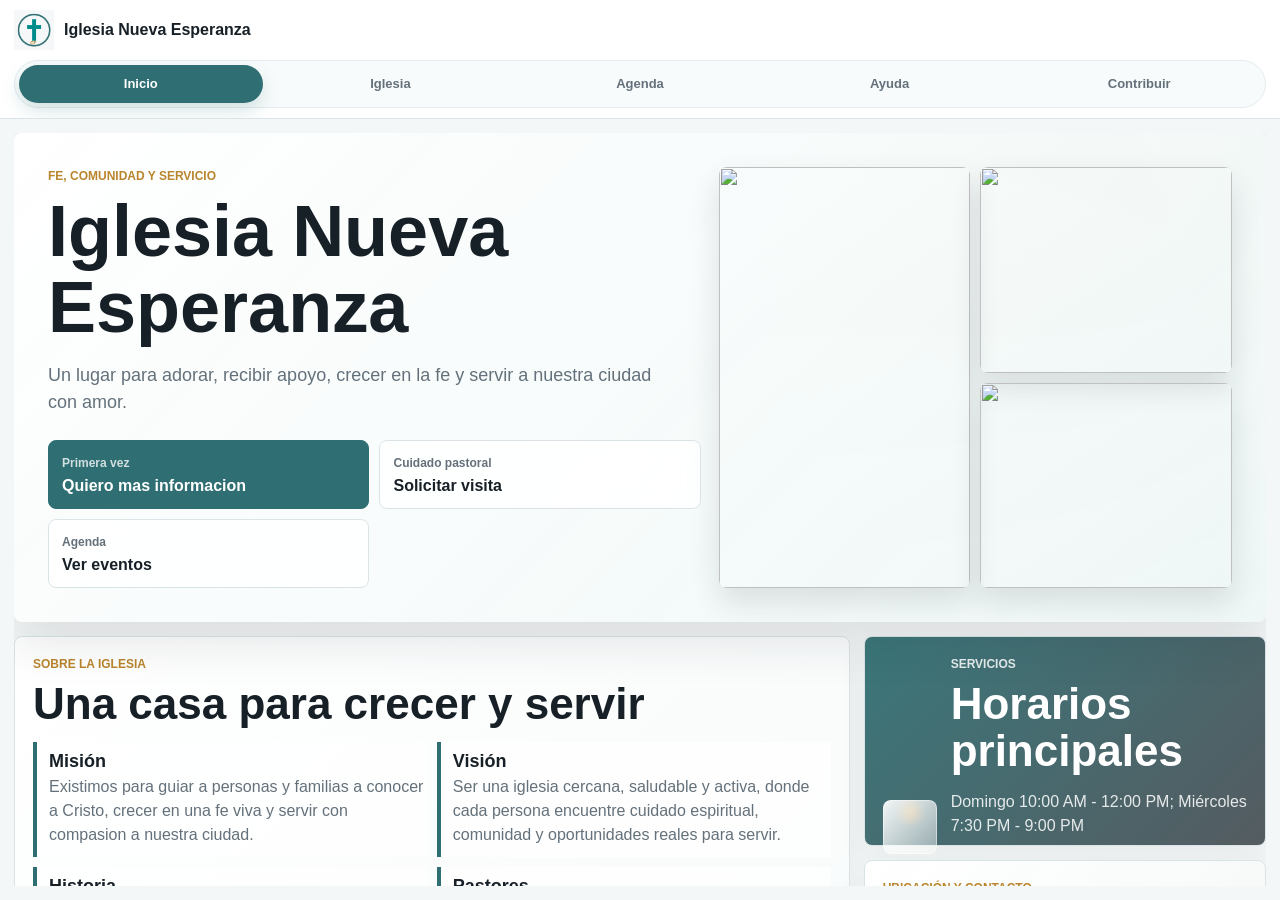
==== commit b18bb9a2: "Polish public app and admin media uploads" ====
--- a/index.html
+++ b/index.html
@@ -29,26 +29,33 @@
     <section class="app-screen active" data-screen="home" aria-label="Inicio">
       <div class="screen-scroll home-layout">
         <article class="hero-panel">
-          <p class="eyebrow">Fe, comunidad y servicio</p>
-          <h1 id="heroTitle">Bienvenido a Iglesia Nueva Esperanza</h1>
-          <p id="heroMessage">Un lugar para adorar, recibir apoyo, crecer en la fe y servir a nuestra ciudad con amor.</p>
-          <div class="home-actions">
-            <button type="button" class="action-card primary" data-open-request="newVisitor">
-              <span>Primera vez</span>
-              <strong>Quiero mas informacion</strong>
-            </button>
-            <button type="button" class="action-card" data-open-request="pastoralVisit">
-              <span>Cuidado pastoral</span>
-              <strong>Solicitar visita</strong>
-            </button>
-            <button type="button" class="action-card" data-view-link="agenda">
-              <span>Agenda</span>
-              <strong>Ver eventos</strong>
-            </button>
-            <button type="button" class="action-card live-only" data-open-live hidden>
-              <span>Transmisión</span>
-              <strong>Ahora En Vivo</strong>
-            </button>
+          <div class="hero-copy">
+            <p class="eyebrow">Fe, comunidad y servicio</p>
+            <h1 id="heroTitle">Bienvenido a Iglesia Nueva Esperanza</h1>
+            <p id="heroMessage">Un lugar para adorar, recibir apoyo, crecer en la fe y servir a nuestra ciudad con amor.</p>
+            <div class="home-actions">
+              <button type="button" class="action-card primary" data-open-request="newVisitor">
+                <span>Primera vez</span>
+                <strong>Quiero mas informacion</strong>
+              </button>
+              <button type="button" class="action-card" data-open-request="pastoralVisit">
+                <span>Cuidado pastoral</span>
+                <strong>Solicitar visita</strong>
+              </button>
+              <button type="button" class="action-card" data-view-link="agenda">
+                <span>Agenda</span>
+                <strong>Ver eventos</strong>
+              </button>
+              <button type="button" class="action-card live-only" data-open-live hidden>
+                <span>Transmisión</span>
+                <strong>Ahora En Vivo</strong>
+              </button>
+            </div>
+          </div>
+          <div class="hero-gallery" aria-hidden="true">
+            <img src="https://images.unsplash.com/photo-1507692049790-de58290a4334?auto=format&fit=crop&w=900&q=80" alt="">
+            <img src="https://images.unsplash.com/photo-1516280440614-37939bbacd81?auto=format&fit=crop&w=900&q=80" alt="">
+            <img src="https://images.unsplash.com/photo-1469571486292-0ba58a3f068b?auto=format&fit=crop&w=900&q=80" alt="">
           </div>
         </article>
 
@@ -106,10 +113,6 @@
             <h2>Ministerios</h2>
             <p>Explora las areas de servicio y crecimiento disponibles en la iglesia.</p>
           </div>
-          <div class="slider-actions" aria-label="Controles de ministerios">
-            <button type="button" class="icon-arrow" data-ministry-prev aria-label="Ministerio anterior">&lsaquo;</button>
-            <button type="button" class="icon-arrow" data-ministry-next aria-label="Ministerio siguiente">&rsaquo;</button>
-          </div>
         </section>
         <div id="ministriesGrid" class="ministry-slider" aria-live="polite"></div>
         <div id="ministryDots" class="slider-dots" aria-label="Paginacion de ministerios"></div>
@@ -145,14 +148,13 @@
             <button type="button" data-request-tab="assistance">Asistencia</button>
             <button type="button" data-request-tab="prayer">Oración</button>
             <button type="button" data-request-tab="contact">Contacto</button>
-            <button type="button" data-request-tab="contribution">Contribucion</button>
           </div>
         </aside>
 
         <div class="request-content">
           <form class="request-card active" data-request-form="newVisitor" data-api-form data-action="submitNewVisitorRequest">
             <div class="form-head">
-              <span>1 de 7</span>
+              <span>1 de 6</span>
               <h3>Soy nuevo / quiero mas informacion</h3>
               <p>Comparte como podemos ayudarte a conectar con la iglesia.</p>
             </div>
@@ -181,7 +183,7 @@
 
           <form class="request-card" data-request-form="pastoralVisit" data-api-form data-action="submitPastoralVisitRequest">
             <div class="form-head">
-              <span>2 de 7</span>
+              <span>2 de 6</span>
               <h3>Solicitud de visita</h3>
               <p>Comparte direccion, disponibilidad y motivo para coordinar una visita.</p>
             </div>
@@ -204,7 +206,7 @@
 
           <form class="request-card" data-request-form="counseling" data-api-form data-action="submitCounselingRequest">
             <div class="form-head">
-              <span>3 de 7</span>
+              <span>3 de 6</span>
               <h3>Solicitud de consejeria</h3>
               <p>El equipo revisara disponibilidad y te contactara para coordinar una cita.</p>
             </div>
@@ -226,7 +228,7 @@
 
           <form class="request-card" data-request-form="assistance" data-api-form data-action="submitAssistanceRequest">
             <div class="form-head">
-              <span>4 de 7</span>
+              <span>4 de 6</span>
               <h3>Solicitud de asistencia</h3>
               <p>Indica la necesidad principal para que el equipo pueda revisar el caso.</p>
             </div>
@@ -248,7 +250,7 @@
 
           <form class="request-card" data-request-form="prayer" data-api-form data-action="submitPrayerRequest">
             <div class="form-head">
-              <span>5 de 7</span>
+              <span>5 de 6</span>
               <h3>Solicitud de oracion</h3>
               <p>Comparte tu peticion con el nivel de privacidad que prefieras.</p>
             </div>
@@ -275,7 +277,7 @@
 
           <form class="request-card" data-request-form="contact" data-api-form data-action="submitContactRequest">
             <div class="form-head">
-              <span>6 de 7</span>
+              <span>6 de 6</span>
               <h3>Contacto general</h3>
               <p>Envia tu mensaje y el equipo correspondiente dara seguimiento.</p>
             </div>
@@ -295,79 +297,98 @@
             <p class="form-status" role="status"></p>
           </form>
 
-          <form class="request-card" data-request-form="contribution" data-api-form data-action="reportContribution">
-            <div class="form-head">
-              <span>7 de 7</span>
-              <h3>Reportar contribución enviada</h3>
-              <p>Este reporte no procesa cobros. Ayuda a confirmar un aporte enviado por metodos manuales.</p>
-            </div>
-            <div class="form-grid">
-              <label>Nombre completo<input name="name" required autocomplete="name"></label>
-              <label>Email<input name="email" type="email" autocomplete="email"></label>
-              <label>Teléfono<input name="phone" autocomplete="tel"></label>
-              <label>Tipo
-                <select name="type" required>
-                  <option value="diezmo">Diezmo</option>
-                  <option value="ofrenda">Ofrenda</option>
-                  <option value="donacion">Donación</option>
-                </select>
-              </label>
-              <label>Monto<input name="amount" type="number" min="0.01" step="0.01" required></label>
-              <label>Metodo
-                <select name="method" required>
-                  <option>Cash App</option>
-                  <option>Zelle</option>
-                  <option>Cash</option>
-                  <option>Check</option>
-                  <option>Otro</option>
-                </select>
-              </label>
-              <label>Referencia<input name="reference" placeholder="Codigo, nota o numero de check"></label>
-              <label>Fecha<input name="date" type="date" required></label>
-              <label class="full">Notas<textarea name="notes" rows="3"></textarea></label>
-            </div>
-            <label class="consent-box">
-              <input name="communicationConsent" type="checkbox" value="accepted" required>
-              <span>Autorizo a la iglesia a comunicarse conmigo sobre este reporte por llamada, texto o email. Entiendo que tesoreria revisara la informacion con discrecion.</span>
-            </label>
-            <input type="hidden" name="communicationConsentText" value="Consentimiento para comunicaciones sobre reporte de contribución por llamada, texto o email.">
-            <button type="submit" class="button primary">Enviar reporte</button>
-            <p class="form-status" role="status"></p>
-          </form>
         </div>
       </div>
     </section>
 
     <section class="app-screen" data-screen="giving" aria-label="Contribuir">
-      <div class="screen-scroll giving-layout">
-        <section class="panel">
-          <h2>Diezmos y donaciones</h2>
-          <p>Las contribuciones se reciben por métodos manuales. Revisa las instrucciones y luego reporta el aporte enviado si necesitas confirmación.</p>
-          <div class="giving-list">
-            <article>
-              <h3>Cash App</h3>
-              <p id="cashAppInstructions">Consulta las instrucciones vigentes con el equipo de tesoreria.</p>
-              <img id="cashAppQrImage" class="qr-image" alt="Foto del QR de Cash App" hidden>
-            </article>
-            <article>
-              <h3>Zelle</h3>
-              <p id="zelleInstructions">Consulta las instrucciones vigentes con el equipo de tesoreria.</p>
-              <img id="zelleQrImage" class="qr-image" alt="Foto del QR de Zelle" hidden>
-            </article>
-            <article>
-              <h3>Cash</h3>
-              <p id="cashInstructions">Entrega directa al equipo autorizado y solicita confirmacion.</p>
-            </article>
-            <article>
-              <h3>Check u otro metodo</h3>
-              <p id="checkInstructions">Consulta con tesoreria antes de enviar un check u otro metodo.</p>
-            </article>
-          </div>
-          <button type="button" class="button primary" data-open-request="contribution">Reportar contribución enviada</button>
-        </section>
+      <div class="screen-scroll giving-screen">
+        <section class="giving-hero">
+          <div>
+            <p class="eyebrow">Contribuciones</p>
+            <h2>Diezmos y donaciones</h2>
+            <p>Revisa las instrucciones oficiales y reporta el aporte enviado para que tesoreria pueda confirmarlo.</p>
+          </div>
+        </section>
+
+        <section class="giving-methods">
+          <article>
+            <h3>Cash App</h3>
+            <p id="cashAppInstructions">Consulta las instrucciones vigentes con el equipo de tesoreria.</p>
+            <img id="cashAppQrImage" class="qr-image" alt="Foto del QR de Cash App" hidden>
+          </article>
+          <article>
+            <h3>Zelle</h3>
+            <p id="zelleInstructions">Consulta las instrucciones vigentes con el equipo de tesoreria.</p>
+            <img id="zelleQrImage" class="qr-image" alt="Foto del QR de Zelle" hidden>
+          </article>
+          <article>
+            <h3>Cash</h3>
+            <p id="cashInstructions">Entrega directa al equipo autorizado y solicita confirmacion.</p>
+          </article>
+          <article>
+            <h3>Check u otro metodo</h3>
+            <p id="checkInstructions">Consulta con tesoreria antes de enviar un check u otro metodo.</p>
+          </article>
+        </section>
+
+        <form class="giving-report" id="givingReportForm" data-api-form data-action="reportContribution">
+          <div class="form-head">
+            <span>Confirmacion manual</span>
+            <h3>Reportar contribucion enviada</h3>
+            <p>Este reporte no procesa cobros. Solo ayuda a confirmar un aporte enviado por metodos manuales.</p>
+          </div>
+          <div class="form-grid">
+            <label>Nombre completo<input name="name" required autocomplete="name"></label>
+            <label>Email<input name="email" type="email" autocomplete="email"></label>
+            <label>Telefono<input name="phone" autocomplete="tel"></label>
+            <label>Tipo
+              <select name="type" required>
+                <option value="diezmo">Diezmo</option>
+                <option value="ofrenda">Ofrenda</option>
+                <option value="donacion">Donacion</option>
+              </select>
+            </label>
+            <label>Monto<input name="amount" type="number" min="0.01" step="0.01" required></label>
+            <label>Metodo
+              <select name="method" required>
+                <option>Cash App</option>
+                <option>Zelle</option>
+                <option>Cash</option>
+                <option>Check</option>
+                <option>Otro</option>
+              </select>
+            </label>
+            <label>Referencia<input name="reference" placeholder="Codigo, nota o numero de check"></label>
+            <label>Fecha<input name="date" type="date" required></label>
+            <label class="full">Notas<textarea name="notes" rows="3"></textarea></label>
+          </div>
+          <label class="consent-box">
+            <input name="communicationConsent" type="checkbox" value="accepted" required>
+            <span>Autorizo a la iglesia a comunicarse conmigo sobre este reporte por llamada, texto o email. Entiendo que tesoreria revisara la informacion con discrecion.</span>
+          </label>
+          <input type="hidden" name="communicationConsentText" value="Consentimiento para comunicaciones sobre reporte de contribucion por llamada, texto o email.">
+          <button type="submit" class="button primary">Enviar reporte</button>
+          <p class="form-status" role="status"></p>
+        </form>
       </div>
     </section>
   </main>
+
+  <section class="detail-modal hidden" id="detailModal" aria-hidden="true">
+    <div class="detail-backdrop" data-close-detail></div>
+    <article class="detail-card" role="dialog" aria-modal="true" aria-labelledby="detailTitle">
+      <button type="button" class="detail-close" data-close-detail aria-label="Cerrar">Cerrar</button>
+      <div class="detail-media" id="detailMedia"></div>
+      <div class="detail-body">
+        <p class="eyebrow" id="detailKicker"></p>
+        <h2 id="detailTitle"></h2>
+        <div class="event-meta" id="detailMeta"></div>
+        <p id="detailDescription"></p>
+        <div class="detail-gallery" id="detailGallery"></div>
+      </div>
+    </article>
+  </section>
 
   <script src="assets/js/api.js"></script>
   <script src="assets/js/forms.js"></script>
--- a/assets/css/styles.css
+++ b/assets/css/styles.css
@@ -119,8 +119,8 @@
   grid-template-columns: repeat(5, minmax(0, 1fr));
   gap: 6px;
   padding: 4px;
-  border: 1px solid var(--line);
-  border-radius: 8px;
+  border: 1px solid #e4ecef;
+  border-radius: 999px;
   background: #f8fbfb;
 }
 
@@ -128,7 +128,7 @@
   min-width: 0;
   min-height: 38px;
   border: 0;
-  border-radius: 7px;
+  border-radius: 999px;
   padding: 7px 8px;
   background: transparent;
   color: var(--muted);
@@ -173,29 +173,65 @@
   height: 100%;
   min-height: 0;
   overflow: auto;
-  scrollbar-width: thin;
+  scrollbar-width: none;
+}
+
+.screen-scroll::-webkit-scrollbar,
+.request-app::-webkit-scrollbar,
+.request-content::-webkit-scrollbar,
+.ministry-slider::-webkit-scrollbar {
+  display: none;
 }
 
 .home-layout {
   display: grid;
-  grid-template-columns: minmax(0, 1.35fr) minmax(280px, .65fr);
+  grid-template-columns: 1fr;
   gap: 14px;
 }
 
 .hero-panel {
-  min-height: 100%;
+  min-height: clamp(300px, 42vh, 430px);
+  display: grid;
+  grid-template-columns: minmax(0, 1.12fr) minmax(300px, .88fr);
+  align-items: stretch;
+  gap: 18px;
+  overflow: hidden;
+  border-radius: 8px;
+  padding: clamp(18px, 4vw, 34px);
+  color: var(--ink);
+  background:
+    linear-gradient(135deg, rgba(255,255,255,.98), rgba(238,247,246,.94)),
+    radial-gradient(circle at 92% 18%, rgba(185,133,45,.22), transparent 34%);
+  box-shadow: var(--shadow);
+  animation: heroReveal .7s ease both;
+}
+
+.hero-copy {
+  min-width: 0;
   display: flex;
   flex-direction: column;
-  justify-content: flex-end;
-  overflow: hidden;
-  border-radius: 8px;
-  padding: clamp(24px, 5vw, 46px);
-  color: #fff;
-  background:
-    linear-gradient(180deg, rgba(23, 32, 39, .12), rgba(23, 32, 39, .84)),
-    url("https://images.unsplash.com/photo-1507692049790-de58290a4334?auto=format&fit=crop&w=1500&q=80") center/cover;
-  box-shadow: var(--shadow);
-  animation: heroReveal .7s ease both;
+  justify-content: center;
+}
+
+.hero-gallery {
+  min-width: 0;
+  display: grid;
+  grid-template-columns: 1fr 1fr;
+  grid-template-rows: 1fr 1fr;
+  gap: 10px;
+}
+
+.hero-gallery img {
+  width: 100%;
+  height: 100%;
+  min-height: 0;
+  object-fit: cover;
+  border-radius: 8px;
+  box-shadow: 0 14px 30px rgba(23,32,39,.12);
+}
+
+.hero-gallery img:first-child {
+  grid-row: span 2;
 }
 
 @keyframes heroReveal {
@@ -216,7 +252,9 @@
 h2,
 h3,
 p {
-  overflow-wrap: anywhere;
+  overflow-wrap: break-word;
+  word-break: normal;
+  hyphens: none;
 }
 
 h1,
@@ -228,14 +266,14 @@
 }
 
 .hero-panel h1 {
-  max-width: 11ch;
-  font-size: clamp(44px, 8vw, 84px);
+  max-width: 720px;
+  font-size: clamp(38px, 6vw, 72px);
 }
 
 .hero-panel p:not(.eyebrow) {
   max-width: 620px;
   margin: 16px 0 0;
-  color: rgba(255, 255, 255, .9);
+  color: var(--muted);
   font-size: 18px;
 }
 
@@ -247,15 +285,15 @@
 }
 
 .action-card {
-  min-height: 82px;
+  min-height: 66px;
   display: grid;
   align-content: center;
   gap: 4px;
-  border: 1px solid rgba(255, 255, 255, .24);
+  border: 1px solid var(--line);
   border-radius: 8px;
   padding: 13px;
-  background: rgba(255, 255, 255, .14);
-  color: #fff;
+  background: rgba(255, 255, 255, .82);
+  color: var(--ink);
   text-align: left;
   text-decoration: none;
   backdrop-filter: blur(10px);
@@ -265,12 +303,17 @@
 .action-card.primary {
   background: var(--accent);
   border-color: var(--accent);
+  color: #fff;
 }
 
 .action-card span {
-  color: rgba(255, 255, 255, .75);
+  color: var(--muted);
   font-size: 12px;
   font-weight: 900;
+}
+
+.action-card.primary span {
+  color: rgba(255,255,255,.78);
 }
 
 .action-card strong {
@@ -305,7 +348,8 @@
 .home-side {
   min-height: 0;
   display: grid;
-  grid-template-rows: minmax(0, 1fr) auto auto;
+  grid-template-columns: minmax(0, 1.35fr) minmax(280px, .65fr);
+  grid-template-rows: auto auto;
   gap: 14px;
 }
 
@@ -317,10 +361,11 @@
 
 .home-story {
   min-height: 0;
-  overflow: auto;
+  grid-row: span 2;
+  overflow: hidden;
   background:
-    linear-gradient(135deg, rgba(255,255,255,.96), rgba(248,251,251,.96)),
-    url("https://images.unsplash.com/photo-1490127252417-7c393f993ee4?auto=format&fit=crop&w=1200&q=80") center/cover;
+    linear-gradient(135deg, rgba(255,255,255,.98), rgba(248,251,251,.96)),
+    url("https://images.unsplash.com/photo-1490127252417-7c393f993ee4?auto=format&fit=crop&w=1400&q=80") right center/cover;
 }
 
 .home-story h2 {
@@ -329,6 +374,7 @@
 
 .story-grid {
   display: grid;
+  grid-template-columns: repeat(2, minmax(0, 1fr));
   gap: 10px;
   margin-top: 14px;
 }
@@ -354,13 +400,14 @@
   display: grid;
   grid-template-columns: auto minmax(0, 1fr);
   gap: 14px;
-  align-items: center;
+  align-items: end;
 }
 
 .service-card {
   color: #fff;
+  min-height: 210px;
   background:
-    linear-gradient(135deg, rgba(47,111,115,.96), rgba(36,86,90,.96)),
+    linear-gradient(135deg, rgba(47,111,115,.94), rgba(23,32,39,.72)),
     url("https://images.unsplash.com/photo-1507692049790-de58290a4334?auto=format&fit=crop&w=1200&q=80") center/cover;
 }
 
@@ -381,6 +428,10 @@
 
 .location-card {
   grid-template-columns: minmax(0, 1fr) auto;
+  min-height: 210px;
+  background:
+    linear-gradient(135deg, rgba(255,255,255,.98), rgba(244,247,247,.96)),
+    url("https://images.unsplash.com/photo-1482192505345-5655af888cc4?auto=format&fit=crop&w=1200&q=80") center/cover;
 }
 
 .location-card .button {
@@ -471,7 +522,7 @@
   gap: 14px;
   overflow-x: auto;
   scroll-snap-type: x mandatory;
-  scrollbar-width: thin;
+  scrollbar-width: none;
   padding-bottom: 4px;
 }
 
@@ -485,6 +536,7 @@
   border-radius: 8px;
   background: #fff;
   box-shadow: 0 16px 40px rgba(23,32,39,.08);
+  cursor: pointer;
 }
 
 .ministry-slide img {
@@ -506,6 +558,12 @@
 .ministry-slide p {
   margin: 0;
   color: var(--muted);
+}
+
+.ministry-slide:focus-visible,
+.event-card:focus-visible {
+  outline: 3px solid rgba(47, 111, 115, .34);
+  outline-offset: 3px;
 }
 
 .slider-dots {
@@ -541,6 +599,11 @@
   margin-top: 16px;
 }
 
+.event-feed {
+  grid-template-columns: repeat(auto-fit, minmax(250px, 1fr));
+  overflow: visible;
+}
+
 .info-list article,
 .card,
 .event-card,
@@ -565,6 +628,10 @@
   transform: translateY(-3px);
   border-color: #bfd1d4;
   box-shadow: 0 16px 36px rgba(23, 32, 39, .10);
+}
+
+.event-card {
+  cursor: pointer;
 }
 
 .info-list h3,
@@ -617,6 +684,91 @@
   background: #fff;
 }
 
+.giving-screen {
+  display: grid;
+  gap: 14px;
+}
+
+.giving-hero,
+.giving-report,
+.giving-methods article {
+  border: 1px solid var(--line);
+  border-radius: 8px;
+  background: #fff;
+  box-shadow: 0 12px 32px rgba(23, 32, 39, .06);
+}
+
+.giving-hero {
+  min-height: 250px;
+  display: grid;
+  align-items: end;
+  padding: clamp(22px, 4vw, 36px);
+  color: #fff;
+  overflow: hidden;
+  background:
+    linear-gradient(105deg, rgba(23,32,39,.86), rgba(47,111,115,.46)),
+    url("https://images.unsplash.com/photo-1548625149-fc4a29cf7092?auto=format&fit=crop&w=1600&q=80") center/cover;
+}
+
+.giving-hero h2 {
+  font-size: clamp(36px, 6vw, 74px);
+}
+
+.giving-hero p:not(.eyebrow) {
+  max-width: 700px;
+  margin: 10px 0 0;
+  color: rgba(255,255,255,.88);
+  font-size: 18px;
+}
+
+.giving-methods {
+  display: grid;
+  grid-template-columns: repeat(4, minmax(0, 1fr));
+  gap: 14px;
+}
+
+.giving-methods article {
+  min-height: 180px;
+  display: grid;
+  align-content: start;
+  gap: 10px;
+  padding: 18px;
+}
+
+.giving-methods article:nth-child(1) {
+  border-top: 4px solid var(--accent);
+}
+
+.giving-methods article:nth-child(2) {
+  border-top: 4px solid var(--gold);
+}
+
+.giving-methods article:nth-child(3) {
+  border-top: 4px solid #5d7f95;
+}
+
+.giving-methods article:nth-child(4) {
+  border-top: 4px solid #8a6f52;
+}
+
+.giving-methods h3 {
+  font-size: 24px;
+}
+
+.giving-methods p {
+  margin: 0;
+  color: var(--muted);
+}
+
+.giving-methods .qr-image {
+  justify-self: start;
+  width: min(180px, 100%);
+}
+
+.giving-report {
+  padding: 20px;
+}
+
 .button {
   min-height: 46px;
   display: inline-flex;
@@ -804,6 +956,140 @@
   color: var(--danger);
 }
 
+.detail-modal {
+  position: fixed;
+  inset: 0;
+  z-index: 80;
+  display: grid;
+  background: rgba(23, 32, 39, .74);
+  animation: modalFade .18s ease both;
+}
+
+.detail-modal.hidden {
+  display: none;
+}
+
+.detail-backdrop {
+  position: absolute;
+  inset: 0;
+}
+
+.detail-card {
+  position: relative;
+  z-index: 1;
+  width: 100%;
+  height: 100%;
+  display: grid;
+  grid-template-columns: minmax(0, 1.08fr) minmax(360px, .92fr);
+  overflow: hidden;
+  background: var(--paper);
+  box-shadow: 0 30px 90px rgba(0,0,0,.32);
+}
+
+.detail-close {
+  position: absolute;
+  top: max(14px, env(safe-area-inset-top));
+  right: max(14px, env(safe-area-inset-right));
+  z-index: 3;
+  min-height: 42px;
+  border: 1px solid rgba(255,255,255,.44);
+  border-radius: 999px;
+  padding: 8px 14px;
+  background: rgba(23,32,39,.72);
+  color: #fff;
+  font-weight: 900;
+  backdrop-filter: blur(10px);
+}
+
+.detail-media {
+  min-width: 0;
+  min-height: 0;
+  background: #101820;
+}
+
+.detail-media img {
+  width: 100%;
+  height: 100%;
+  object-fit: cover;
+}
+
+.detail-body {
+  min-width: 0;
+  min-height: 0;
+  overflow: auto;
+  scrollbar-width: none;
+  display: grid;
+  align-content: start;
+  gap: 14px;
+  padding: clamp(24px, 5vw, 56px);
+}
+
+.detail-body::-webkit-scrollbar {
+  display: none;
+}
+
+.detail-body h2 {
+  font-size: clamp(34px, 6vw, 68px);
+}
+
+.detail-body > p {
+  margin: 0;
+  color: var(--muted);
+  font-size: 17px;
+}
+
+.detail-gallery {
+  display: grid;
+  grid-template-columns: repeat(auto-fill, minmax(140px, 1fr));
+  gap: 10px;
+}
+
+.detail-gallery img {
+  width: 100%;
+  aspect-ratio: 4 / 3;
+  border-radius: 8px;
+  object-fit: cover;
+  border: 1px solid var(--line);
+  cursor: pointer;
+}
+
+@keyframes modalFade {
+  from { opacity: 0; }
+  to { opacity: 1; }
+}
+
+@media (max-width: 1100px) {
+  .hero-panel {
+    grid-template-columns: 1fr;
+  }
+
+  .hero-gallery {
+    grid-template-columns: repeat(3, minmax(0, 1fr));
+    grid-template-rows: 150px;
+  }
+
+  .hero-gallery img:first-child {
+    grid-row: auto;
+  }
+
+  .home-side {
+    grid-template-columns: 1fr;
+  }
+
+  .home-story {
+    grid-row: auto;
+  }
+
+  .giving-methods {
+    grid-template-columns: repeat(2, minmax(0, 1fr));
+  }
+
+  .detail-card {
+    grid-template-columns: 1fr;
+    grid-template-rows: minmax(280px, 46vh) minmax(0, 1fr);
+  }
+}
+
 @media (max-width: 820px) {
   .app-stage {
     padding: 10px;
@@ -817,7 +1103,7 @@
   }
 
   .hero-panel {
-    min-height: 520px;
+    min-height: auto;
   }
 
   .summary-panel {
@@ -826,6 +1112,10 @@
 
   .home-side {
     grid-template-rows: auto auto auto;
+  }
+
+  .story-grid {
+    grid-template-columns: 1fr;
   }
 
   .service-card,
@@ -876,6 +1166,10 @@
   .form-grid {
     grid-template-columns: 1fr;
   }
+
+  .giving-methods {
+    grid-template-columns: 1fr;
+  }
 }
 
 @media (max-width: 560px) {
@@ -894,8 +1188,18 @@
   }
 
   .hero-panel h1 {
-    max-width: 10ch;
-    font-size: 44px;
+    max-width: 100%;
+    font-size: clamp(34px, 10vw, 46px);
+  }
+
+  .hero-gallery {
+    grid-template-rows: 110px;
+    gap: 8px;
+  }
+
+  .hero-panel p:not(.eyebrow),
+  .giving-hero p:not(.eyebrow) {
+    font-size: 16px;
   }
 
   .home-actions {
@@ -905,4 +1209,12 @@
   .action-card {
     min-height: 70px;
   }
-}
+
+  .detail-card {
+    grid-template-rows: minmax(220px, 38vh) minmax(0, 1fr);
+  }
+
+  .detail-gallery {
+    grid-template-columns: repeat(2, minmax(0, 1fr));
+  }
+}
